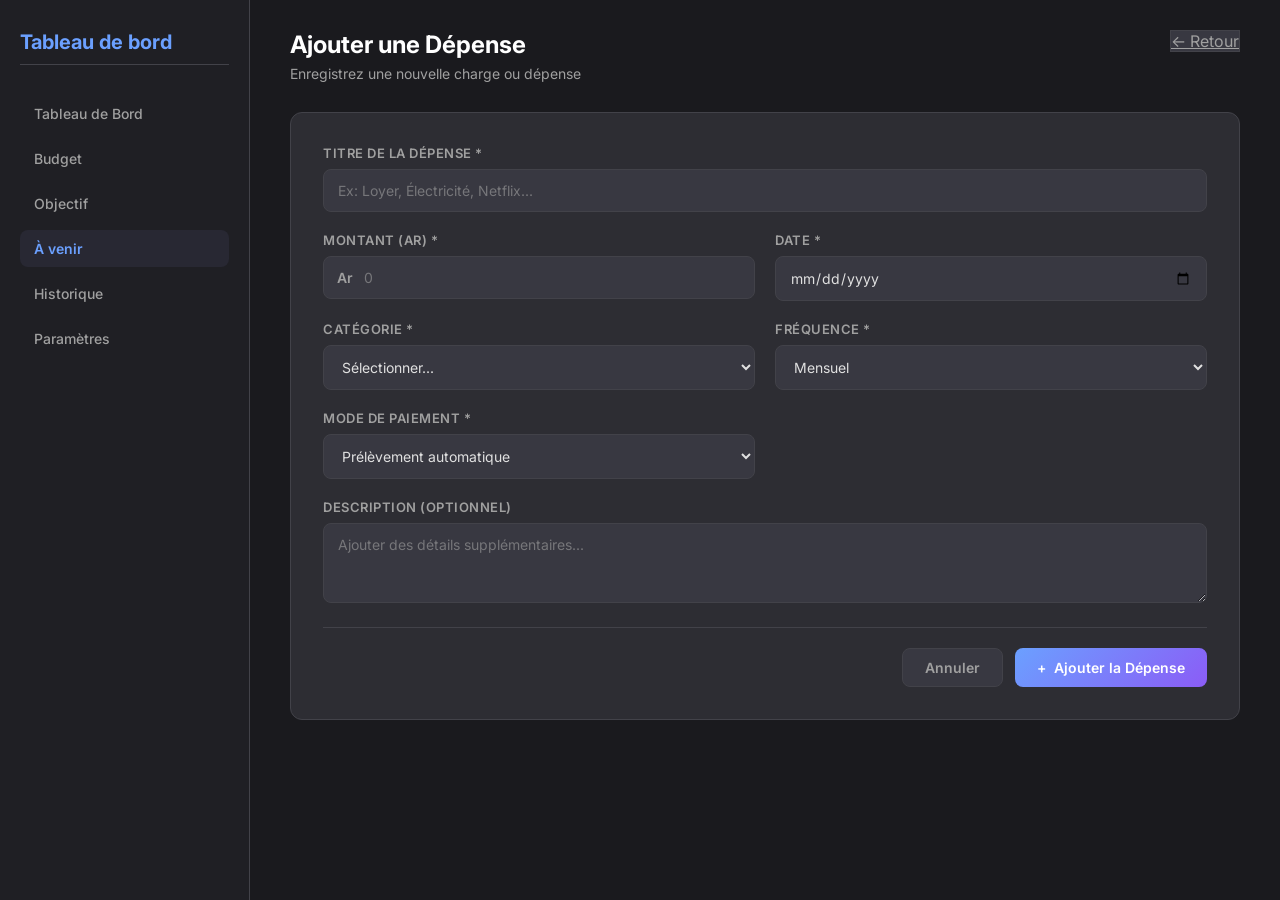
==== public/html/addDepenese.html @ 41de29b5 "troisieme commit" ====
<!DOCTYPE html>
<html lang="fr">
<head>
    <meta charset="UTF-8">
    <meta name="viewport" content="width=device-width, initial-scale=1.0">
    <title>Ajouter une Dépense - Finance Manager</title>
    <link rel="stylesheet" href="../css/addDepense.css">
    <link href="https://fonts.googleapis.com/css2?family=Inter:wght@400;500;600;700&display=swap" rel="stylesheet">
</head>
<body>
    <div class="container">
        <aside class="sidebar">
            <div class="logo">
                <div class="logo-text">Tableau de bord</div>
            </div>
            <nav>
                <a href="index.html" class="menu-item">Tableau de Bord</a>
                <a href="transactions.html" class="menu-item">Budget</a>
                <a href="goals.html" class="menu-item">Objectif</a>
                <a href="reports.html" class="menu-item active">À venir</a>
                <a href="profile.html" class="menu-item">Historique</a>
                <a href="settings.html" class="menu-item">Paramètres</a>
            </nav>
        </aside>

        <main class="main-content">
            <div class="header">
                <div class="header-title">
                    <h1>Ajouter une Dépense</h1>
                    <p>Enregistrez une nouvelle charge ou dépense</p>
                </div>
                <a href="reports.html" class="btn-secondary">
                    <span>← Retour</span>
                </a>
            </div>

            <div class="form-wrapper">
                <form id="expenseForm" class="expense-form">
                    <div class="form-grid">
                        <!-- Titre -->
                        <div class="form-group full-width">
                            <label for="title">Titre de la dépense *</label>
                            <input type="text" id="title" name="title" required placeholder="Ex: Loyer, Électricité, Netflix...">
                        </div>

                        <!-- Montant -->
                        <div class="form-group">
                            <label for="amount">Montant (Ar) *</label>
                            <div class="input-with-icon">
                                <span class="currency">Ar</span>
                                <input type="number" id="amount" name="amount" required min="1" step="1000" placeholder="0">
                            </div>
                        </div>

                        <!-- Date -->
                        <div class="form-group">
                            <label for="date">Date *</label>
                            <input type="date" id="date" name="date" required>
                        </div>

                        <!-- Catégorie -->
                        <div class="form-group">
                            <label for="category">Catégorie *</label>
                            <select id="category" name="category" required>
                                <option value="">Sélectionner...</option>
                                <option value="Logement">🏠 Logement</option>
                                <option value="Transport">🚗 Transport</option>
                                <option value="Alimentation">🍔 Alimentation</option>
                                <option value="Loisirs">🎬 Loisirs</option>
                                <option value="Électricité & Eau">💡 Électricité & Eau</option>
                                <option value="Santé">🏥 Santé</option>
                                <option value="Éducation">📚 Éducation</option>
                                <option value="Shopping">🛍️ Shopping</option>
                                <option value="Dette">💳 Dette</option>
                                <option value="Autre">📌 Autre</option>
                            </select>
                        </div>

                        <!-- Fréquence -->
                        <div class="form-group">
                            <label for="frequency">Fréquence *</label>
                            <select id="frequency" name="frequency" required>
                                <option value="Unique">Unique</option>
                                <option value="Hebdomadaire">Hebdomadaire</option>
                                <option value="Mensuel" selected>Mensuel</option>
                                <option value="Trimestriel">Trimestriel</option>
                                <option value="Annuel">Annuel</option>
                            </select>
                        </div>

                        <!-- Mode de paiement -->
                        <div class="form-group">
                            <label for="payment">Mode de paiement *</label>
                            <select id="payment" name="payment" required>
                                <option value="Prélèvement automatique">Prélèvement automatique</option>
                                <option value="Carte bancaire">Carte bancaire</option>
                                <option value="Virement">Virement</option>
                                <option value="Espèces">Espèces</option>
                                <option value="Mobile Money">Mobile Money</option>
                            </select>
                        </div>

                        <!-- Description -->
                        <div class="form-group full-width">
                            <label for="description">Description (Optionnel)</label>
                            <textarea id="description" name="description" rows="3" placeholder="Ajouter des détails supplémentaires..."></textarea>
                        </div>
                    </div>

                    <div class="form-actions">
                        <a href="reports.html" class="btn btn-secondary">Annuler</a>
                        <button type="submit" class="btn btn-primary">
                            <span>+</span>
                            <span>Ajouter la Dépense</span>
                        </button>
                    </div>
                </form>
            </div>
        </main>
    </div>

    <script src="../js/addDepense.js"></script>
</body>
</html>
---- public/css/addDepense.css ----
/* ===== VARIABLES ===== */
:root {
  --bg-main: #1a1a1e;
  --bg-card: #2d2d33;
  --bg-input: #383841;
  --border-color: #424249;
  --text-primary: #e0e0e0;
  --text-secondary: #a0a0a0;
  --text-white: #ffffff;
  --color-red: #ef4444;
  --color-green: #1bc47d;
  --color-blue: #6ba0ff;
  --color-purple: #8b5cf6;
  --radius: 12px;
  --radius-sm: 8px;
  --transition: 0.3s ease;
}

/* ===== RESET & BASE ===== */
*, *::before, *::after {
  margin: 0;
  padding: 0;
  box-sizing: border-box;
}

body {
  font-family: 'Inter', -apple-system, BlinkMacSystemFont, sans-serif;
  background-color: var(--bg-main);
  color: var(--text-primary);
  min-height: 100vh;
}

/* ===== LAYOUT ===== */
.container {
  display: flex;
  min-height: 100vh;
}

/* ===== SIDEBAR ===== */
.sidebar {
  width: 250px;
  background-color: #1f1f24;
  border-right: 1px solid var(--border-color);
  padding: 30px 20px;
  display: flex;
  flex-direction: column;
  gap: 30px;
}

.logo-text {
  font-size: 20px;
  font-weight: 700;
  color: #6ba0ff;
  padding-bottom: 10px;
  border-bottom: 1px solid var(--border-color);
}

.sidebar nav {
  display: flex;
  flex-direction: column;
  gap: 8px;
}

.menu-item {
  display: block;
  padding: 10px 14px;
  font-size: 14px;
  font-weight: 500;
  color: var(--text-secondary);
  text-decoration: none;
  border-radius: var(--radius-sm);
  transition: background var(--transition), color var(--transition);
}

.menu-item:hover {
  background-color: var(--bg-input);
  color: var(--text-primary);
}

.menu-item.active {
  background-color: #282833;
  color: var(--color-blue);
  font-weight: 600;
}

/* ===== MAIN CONTENT ===== */
.main-content {
  flex: 1;
  padding: 30px 40px;
}

.header {
  display: flex;
  justify-content: space-between;
  align-items: flex-start;
  margin-bottom: 30px;
}

.header-title h1 {
  font-size: 24px;
  font-weight: 700;
  color: var(--text-white);
  margin-bottom: 6px;
}

.header-title p {
  font-size: 14px;
  color: var(--text-secondary);
}

/* ===== BUTTONS ===== */
.btn {
  display: inline-flex;
  align-items: center;
  gap: 8px;
  padding: 10px 22px;
  font-size: 14px;
  font-weight: 600;
  font-family: inherit;
  border-radius: var(--radius-sm);
  cursor: pointer;
  transition: all var(--transition);
  text-decoration: none;
  border: none;
}

.btn-primary {
  color: var(--text-white);
  background: linear-gradient(135deg, var(--color-blue) 0%, var(--color-purple) 100%);
}

.btn-primary:hover {
  opacity: 0.85;
  transform: translateY(-1px);
}

.btn-secondary {
  color: var(--text-secondary);
  background-color: var(--bg-input);
  border: 1px solid var(--border-color);
}

.btn-secondary:hover {
  background-color: #4a4d54;
  color: var(--text-primary);
}

/* ===== FORM WRAPPER ===== */
.form-wrapper {
  background-color: var(--bg-card);
  border: 1px solid var(--border-color);
  border-radius: var(--radius);
  padding: 32px;
}

.expense-form {
  display: flex;
  flex-direction: column;
  gap: 24px;
}

/* ===== FORM GRID ===== */
.form-grid {
  display: grid;
  grid-template-columns: repeat(2, 1fr);
  gap: 20px;
}

.form-group {
  display: flex;
  flex-direction: column;
  gap: 8px;
}

.form-group.full-width {
  grid-column: 1 / -1;
}

.form-group label {
  font-size: 13px;
  font-weight: 600;
  color: var(--text-secondary);
  text-transform: uppercase;
  letter-spacing: 0.5px;
}

/* ===== INPUTS ===== */
.form-group input,
.form-group select,
.form-group textarea {
  padding: 12px 14px;
  font-size: 14px;
  font-family: inherit;
  background-color: var(--bg-input);
  border: 1px solid var(--border-color);
  border-radius: var(--radius-sm);
  color: var(--text-primary);
  outline: none;
  transition: border-color var(--transition), box-shadow var(--transition);
}

.form-group input:focus,
.form-group select:focus,
.form-group textarea:focus {
  border-color: var(--color-blue);
  box-shadow: 0 0 0 3px rgba(91, 140, 247, 0.1);
}

.form-group input::placeholder,
.form-group textarea::placeholder {
  color: var(--text-secondary);
  opacity: 0.6;
}

/* Input with icon (currency) */
.input-with-icon {
  position: relative;
  display: flex;
  align-items: center;
}

.input-with-icon .currency {
  position: absolute;
  left: 14px;
  font-weight: 600;
  color: var(--text-secondary);
  font-size: 14px;
  pointer-events: none;
}

.input-with-icon input {
  padding-left: 40px;
  width: 100%;
}

/* Textarea */
.form-group textarea {
  resize: vertical;
  min-height: 80px;
}

/* ===== FORM ACTIONS ===== */
.form-actions {
  display: flex;
  justify-content: flex-end;
  gap: 12px;
  padding-top: 20px;
  border-top: 1px solid var(--border-color);
}

/* ===== RESPONSIVE ===== */
@media (max-width: 900px) {
  .container { flex-direction: column; }
  .sidebar { width: 100%; flex-direction: row; align-items: center; padding: 15px 20px; overflow-x: auto; }
  .sidebar nav { flex-direction: row; }
  .main-content { padding: 20px; }
  .form-grid { grid-template-columns: 1fr; }
  .header { flex-direction: column; gap: 16px; }
  .form-wrapper { padding: 24px; }
}

@media (max-width: 480px) {
  .form-actions {
    flex-direction: column;
  }
  .btn {
    width: 100%;
    justify-content: center;
  }
}
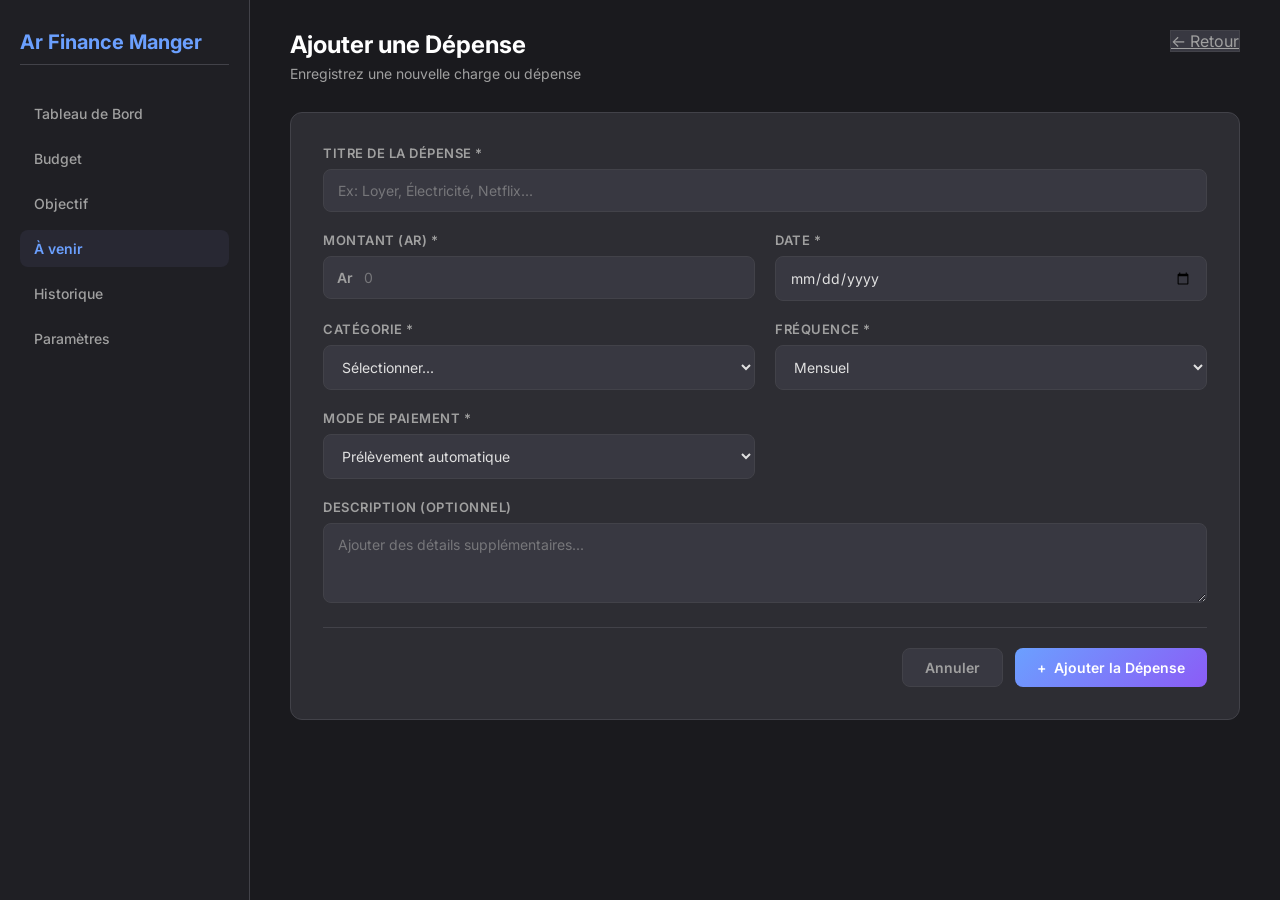
==== commit 9abf0995: "ajout depense et historique" ====
--- a/public/html/addDepenese.html
+++ b/public/html/addDepenese.html
@@ -11,14 +11,14 @@
     <div class="container">
         <aside class="sidebar">
             <div class="logo">
-                <div class="logo-text">Tableau de bord</div>
+                <div class="logo-text">Ar Finance Manger</div>
             </div>
             <nav>
                 <a href="index.html" class="menu-item">Tableau de Bord</a>
                 <a href="transactions.html" class="menu-item">Budget</a>
                 <a href="goals.html" class="menu-item">Objectif</a>
                 <a href="reports.html" class="menu-item active">À venir</a>
-                <a href="profile.html" class="menu-item">Historique</a>
+                <a href="historique.html" class="menu-item">Historique</a>
                 <a href="settings.html" class="menu-item">Paramètres</a>
             </nav>
         </aside>
@@ -48,7 +48,7 @@
                             <label for="amount">Montant (Ar) *</label>
                             <div class="input-with-icon">
                                 <span class="currency">Ar</span>
-                                <input type="number" id="amount" name="amount" required min="1" step="1000" placeholder="0">
+                                <input type="number" id="amount" name="amount" required min="1"  placeholder="0">
                             </div>
                         </div>
 
@@ -119,6 +119,7 @@
         </main>
     </div>
 
-    <script src="../js/addDepense.js"></script>
+
 </body>
+<script src="../js/addDepense.js"></script>
 </html>
